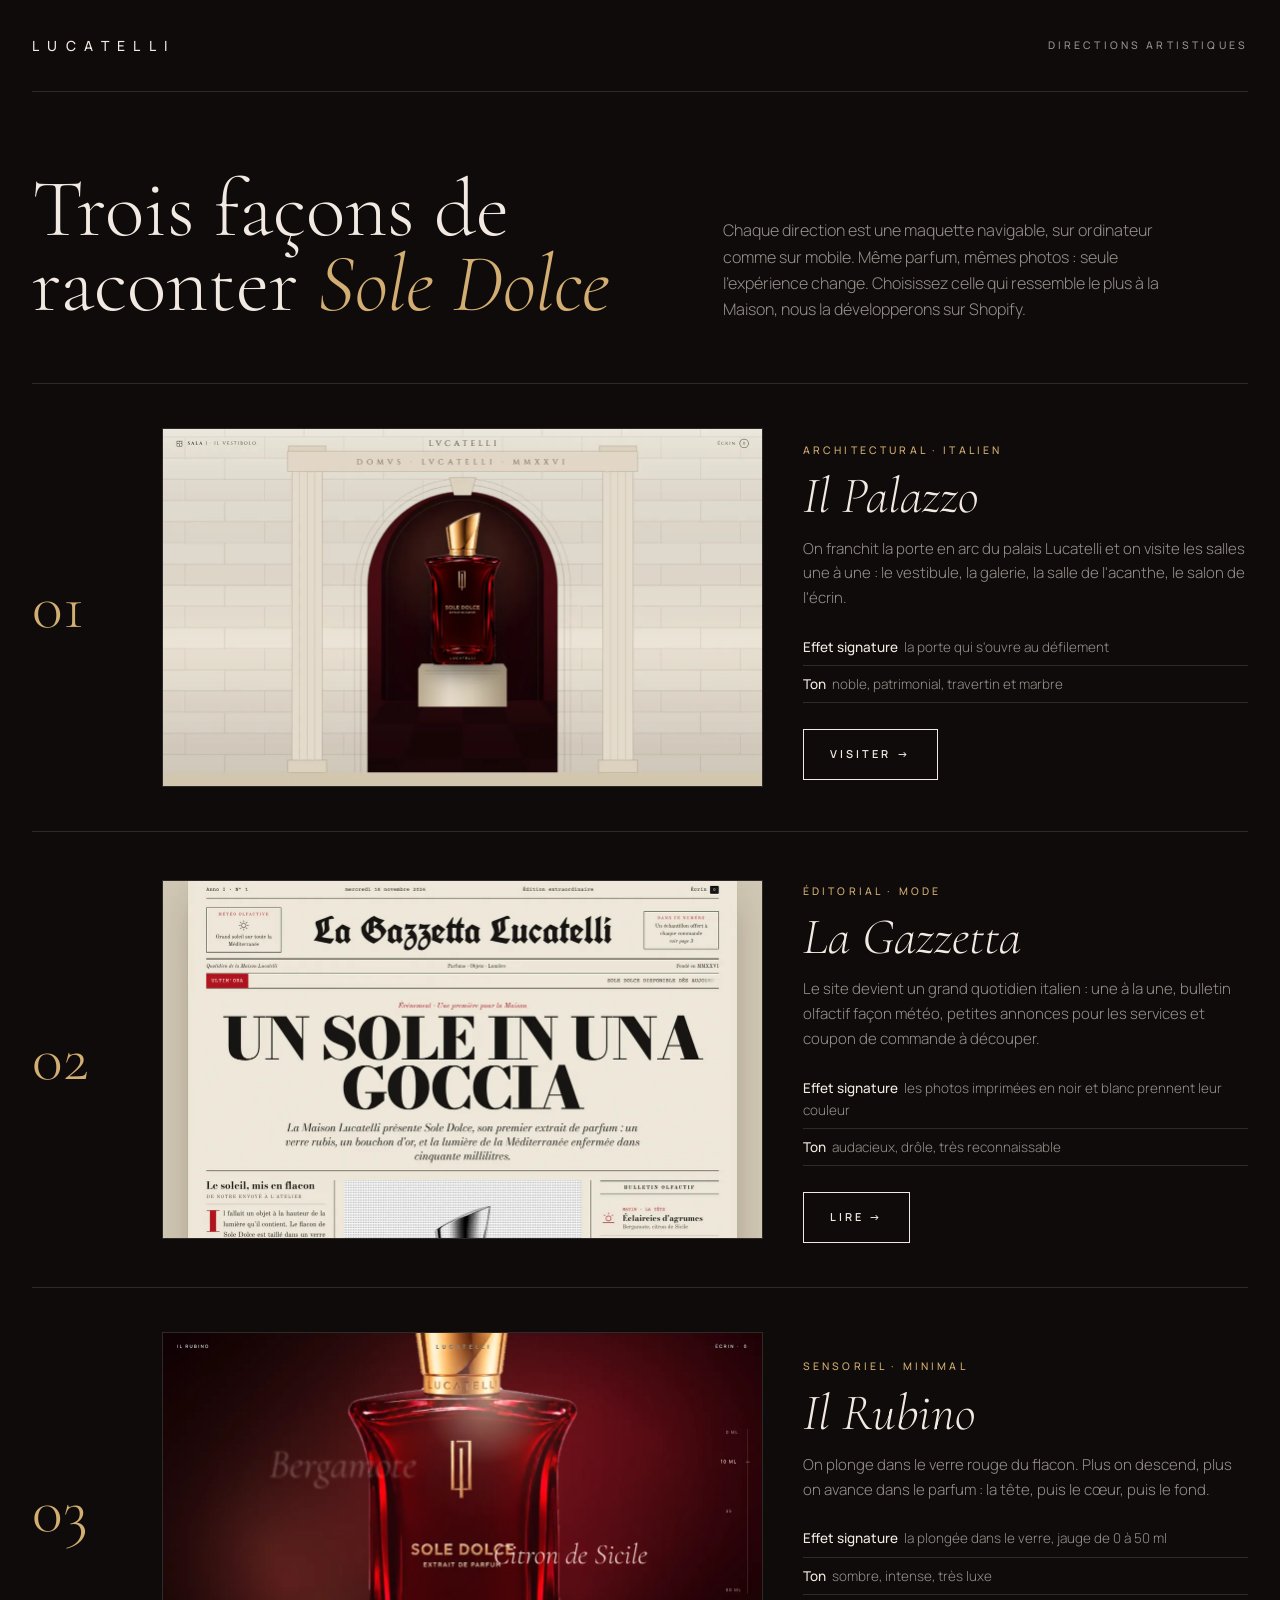
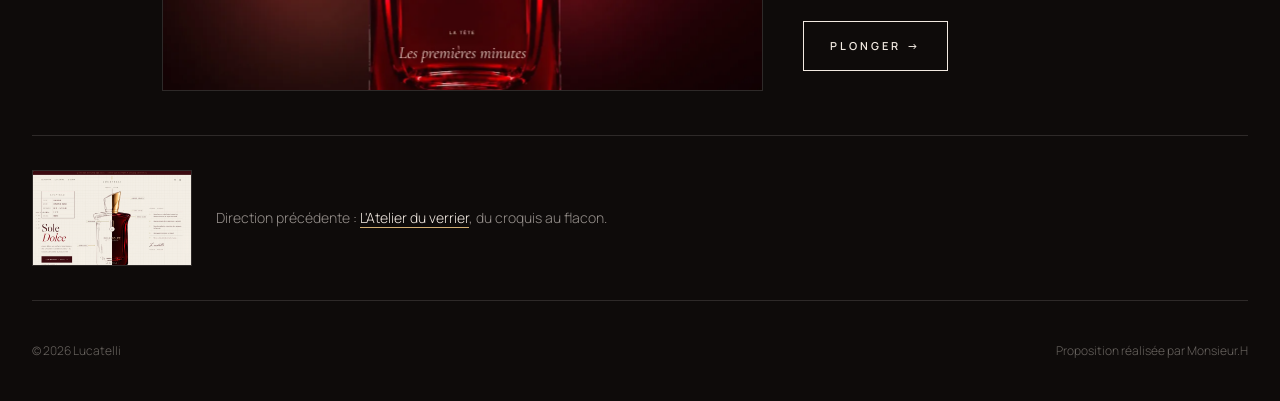
==== versions/index.html @ 27598b6c "Add files via upload" ====
<!DOCTYPE html>
<html lang="fr">
<head>
<meta charset="utf-8">
<meta name="viewport" content="width=device-width, initial-scale=1, viewport-fit=cover">
<title>Lucatelli — Trois directions pour le site</title>
<meta name="description" content="Trois directions artistiques pour le futur site de la Maison Lucatelli : Il Palazzo, La Gazzetta et Il Rubino.">
<meta name="robots" content="noindex">
<meta name="theme-color" content="#0E0B0A">
<link rel="preconnect" href="https://fonts.googleapis.com"><link rel="preconnect" href="https://fonts.gstatic.com" crossorigin>
<link href="https://fonts.googleapis.com/css2?family=Cormorant+Garamond:ital,wght@0,300;0,400;1,300&family=Manrope:wght@300;400;500;600&display=swap" rel="stylesheet">
<style>
:root{--bg:#0E0B0A;--ivo:#F2EAE2;--ivo2:rgba(242,234,226,.6);--line:rgba(242,234,226,.14);--or:#D2AE72;--cg:"Cormorant Garamond",Georgia,serif;--mr:"Manrope",system-ui,sans-serif}
*{box-sizing:border-box;margin:0;padding:0}
body{background:var(--bg);color:var(--ivo);font-family:var(--mr);font-weight:300;line-height:1.65;overflow-x:hidden}
a{color:inherit;text-decoration:none}img{display:block;max-width:100%}
.lb{font-size:10.5px;font-weight:500;letter-spacing:.3em;text-transform:uppercase}
.wrap{width:min(1280px,100% - 64px);margin:0 auto}
header{padding:34px 0;display:flex;justify-content:space-between;align-items:center;border-bottom:1px solid var(--line)}
header .brand{font-size:14px;font-weight:500;letter-spacing:.6em}
.intro{padding:80px 0 60px;display:grid;grid-template-columns:1.2fr 1fr;gap:60px;align-items:end}
.intro h1{font-family:var(--cg);font-weight:300;font-size:clamp(48px,6.4vw,100px);line-height:.92}
.intro h1 em{color:var(--or)}
.intro p{color:var(--ivo2);max-width:460px}
.list{display:grid;gap:0}
.v{display:grid;grid-template-columns:90px 1.35fr 1fr;gap:40px;align-items:center;padding:44px 0;border-top:1px solid var(--line)}
.v .n{font-family:var(--cg);font-size:64px;font-weight:300;line-height:1;color:var(--or)}
.v .shot{position:relative;overflow:hidden;aspect-ratio:1200/717;border:1px solid var(--line)}
.v .shot img{width:100%;height:100%;object-fit:cover;transition:transform 1.4s cubic-bezier(.22,.8,.2,1)}
.v:hover .shot img{transform:scale(1.04)}
.v h2{font-family:var(--cg);font-weight:300;font-style:italic;font-size:clamp(40px,4vw,62px);line-height:1;margin:10px 0 14px}
.v p{color:var(--ivo2);font-size:15px}
.v ul{list-style:none;margin:18px 0 26px;font-size:13.5px;color:var(--ivo2)}
.v li{padding:7px 0;border-bottom:1px solid var(--line)}
.v li b{font-weight:500;color:var(--ivo);margin-right:6px}
.go{display:inline-flex;align-items:center;gap:14px;font-size:11px;font-weight:600;letter-spacing:.28em;text-transform:uppercase;border:1px solid var(--ivo);padding:15px 26px;transition:background .3s,color .3s}
.go:hover{background:var(--ivo);color:var(--bg)}
.prev{display:flex;align-items:center;gap:24px;padding:34px 0;border-top:1px solid var(--line);color:var(--ivo2);font-size:14px}
.prev img{width:160px;border:1px solid var(--line)}
.prev a{color:var(--ivo);border-bottom:1px solid var(--or)}
footer{padding:40px 0;border-top:1px solid var(--line);display:flex;justify-content:space-between;gap:16px;flex-wrap:wrap;font-size:12px;color:rgba(242,234,226,.4)}
@media(max-width:900px){.wrap{width:calc(100% - 40px)}.intro{grid-template-columns:1fr;gap:20px;padding:50px 0 40px}.v{grid-template-columns:1fr;gap:20px;padding:34px 0}.v .n{font-size:44px}.prev{flex-direction:column;align-items:flex-start}header{padding:24px 0}}
</style>
</head>
<body>
<div class="wrap">
  <header><span class="brand">LUCATELLI</span><span class="lb" style="color:var(--ivo2)">Directions artistiques</span></header>
  <section class="intro"><h1>Trois façons de raconter <em>Sole Dolce</em></h1><p>Chaque direction est une maquette navigable, sur ordinateur comme sur mobile. Même parfum, mêmes photos : seule l'expérience change. Choisissez celle qui ressemble le plus à la Maison, nous la développerons sur Shopify.</p></section>
  <div class="list">
    <a class="v" href="../palazzo/">
      <span class="n">01</span>
      <div class="shot"><img src="../img/v-palazzo.webp" alt="Aperçu de la direction Il Palazzo" loading="lazy"></div>
      <div><span class="lb" style="color:var(--or)">Architectural · italien</span><h2>Il Palazzo</h2><p>On franchit la porte en arc du palais Lucatelli et on visite les salles une à une : le vestibule, la galerie, la salle de l'acanthe, le salon de l'écrin.</p><ul><li><b>Effet signature</b>la porte qui s'ouvre au défilement</li><li><b>Ton</b>noble, patrimonial, travertin et marbre</li></ul><span class="go">Visiter →</span></div>
    </a>
    <a class="v" href="../gazzetta/">
      <span class="n">02</span>
      <div class="shot"><img src="../img/v-gazzetta.webp" alt="Aperçu de la direction La Gazzetta" loading="lazy"></div>
      <div><span class="lb" style="color:var(--or)">Éditorial · mode</span><h2>La Gazzetta</h2><p>Le site devient un grand quotidien italien : une à la une, bulletin olfactif façon météo, petites annonces pour les services et coupon de commande à découper.</p><ul><li><b>Effet signature</b>les photos imprimées en noir et blanc prennent leur couleur</li><li><b>Ton</b>audacieux, drôle, très reconnaissable</li></ul><span class="go">Lire →</span></div>
    </a>
    <a class="v" href="../rubino/">
      <span class="n">03</span>
      <div class="shot"><img src="../img/v-rubino.webp" alt="Aperçu de la direction Il Rubino" loading="lazy"></div>
      <div><span class="lb" style="color:var(--or)">Sensoriel · minimal</span><h2>Il Rubino</h2><p>On plonge dans le verre rouge du flacon. Plus on descend, plus on avance dans le parfum : la tête, puis le cœur, puis le fond.</p><ul><li><b>Effet signature</b>la plongée dans le verre, jauge de 0 à 50 ml</li><li><b>Ton</b>sombre, intense, très luxe</li></ul><span class="go">Plonger →</span></div>
    </a>
  </div>
  <div class="prev"><img src="../img/v-atelier.webp" alt="Aperçu de la direction L'Atelier du verrier" loading="lazy"><span>Direction précédente : <a href="../">L'Atelier du verrier</a>, du croquis au flacon.</span></div>
  <footer><span>© 2026 Lucatelli</span><span>Proposition réalisée par Monsieur.H</span></footer>
</div>
</body>
</html>
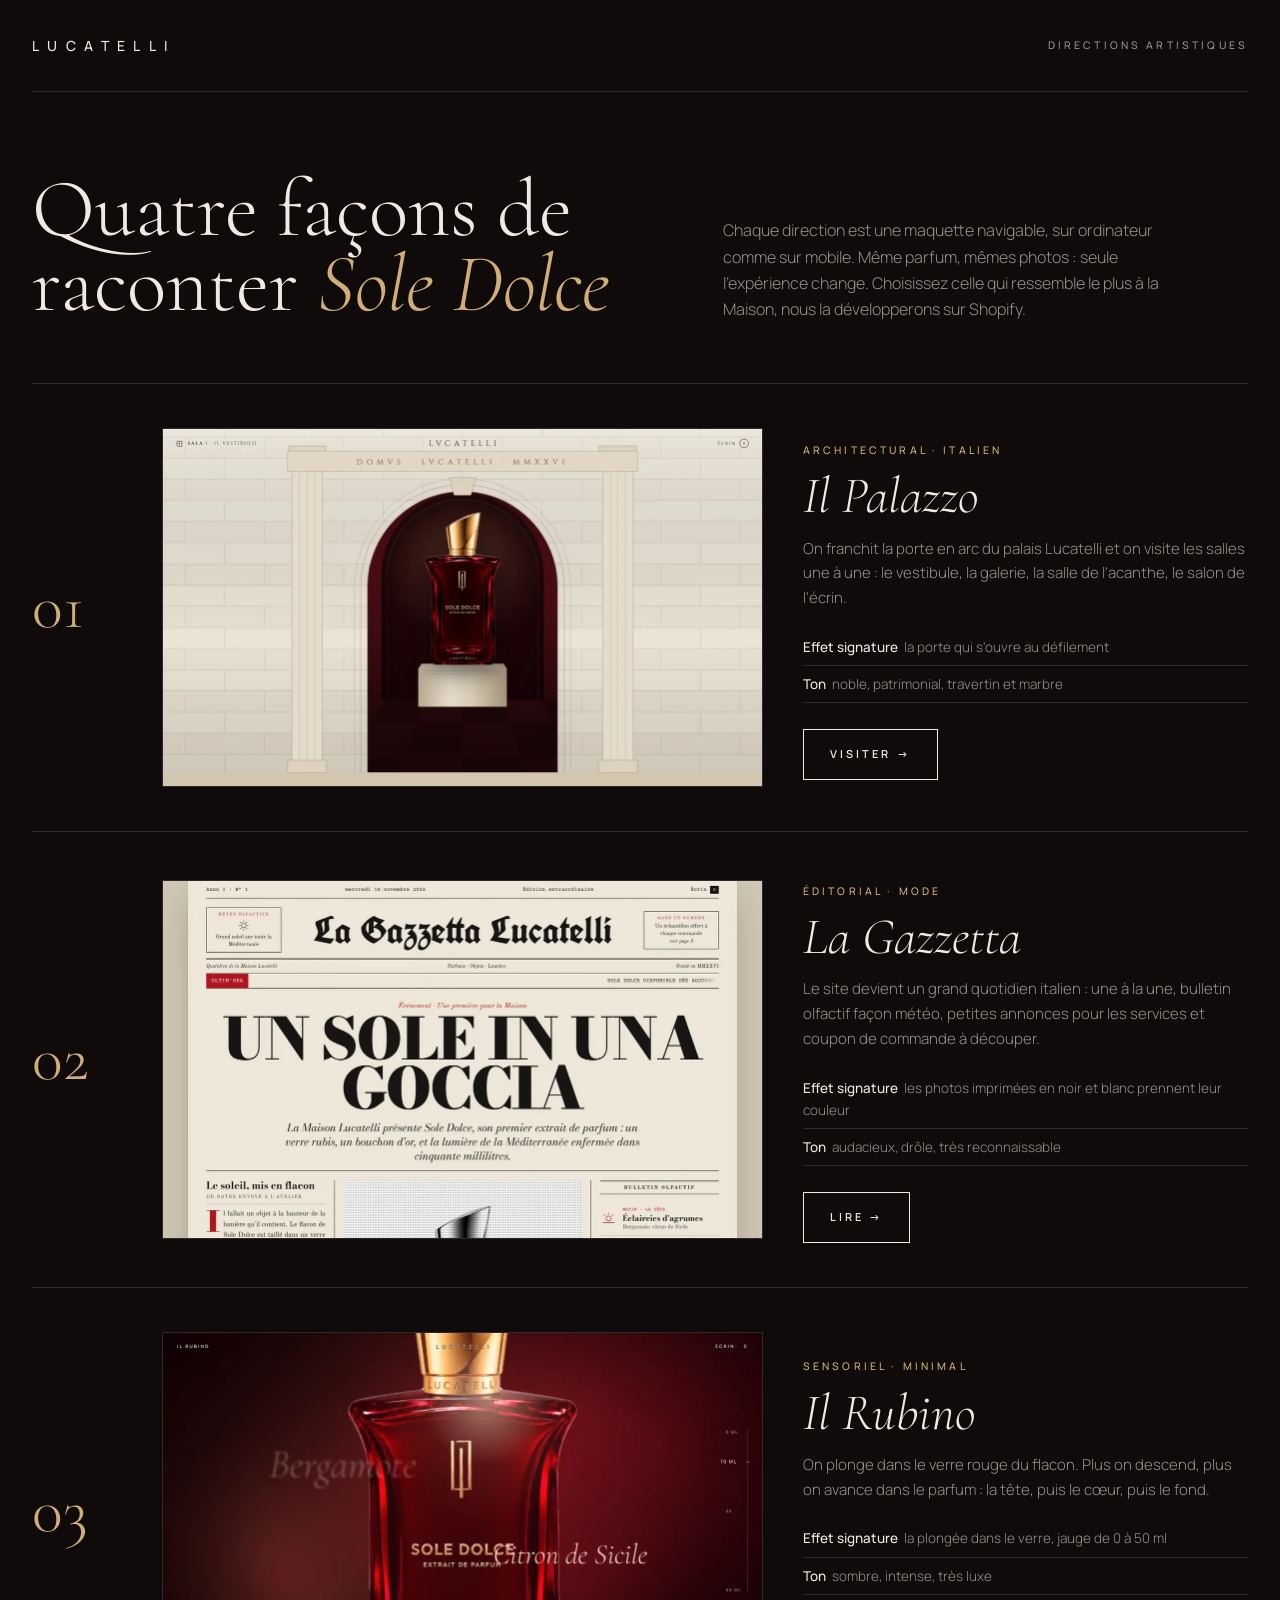
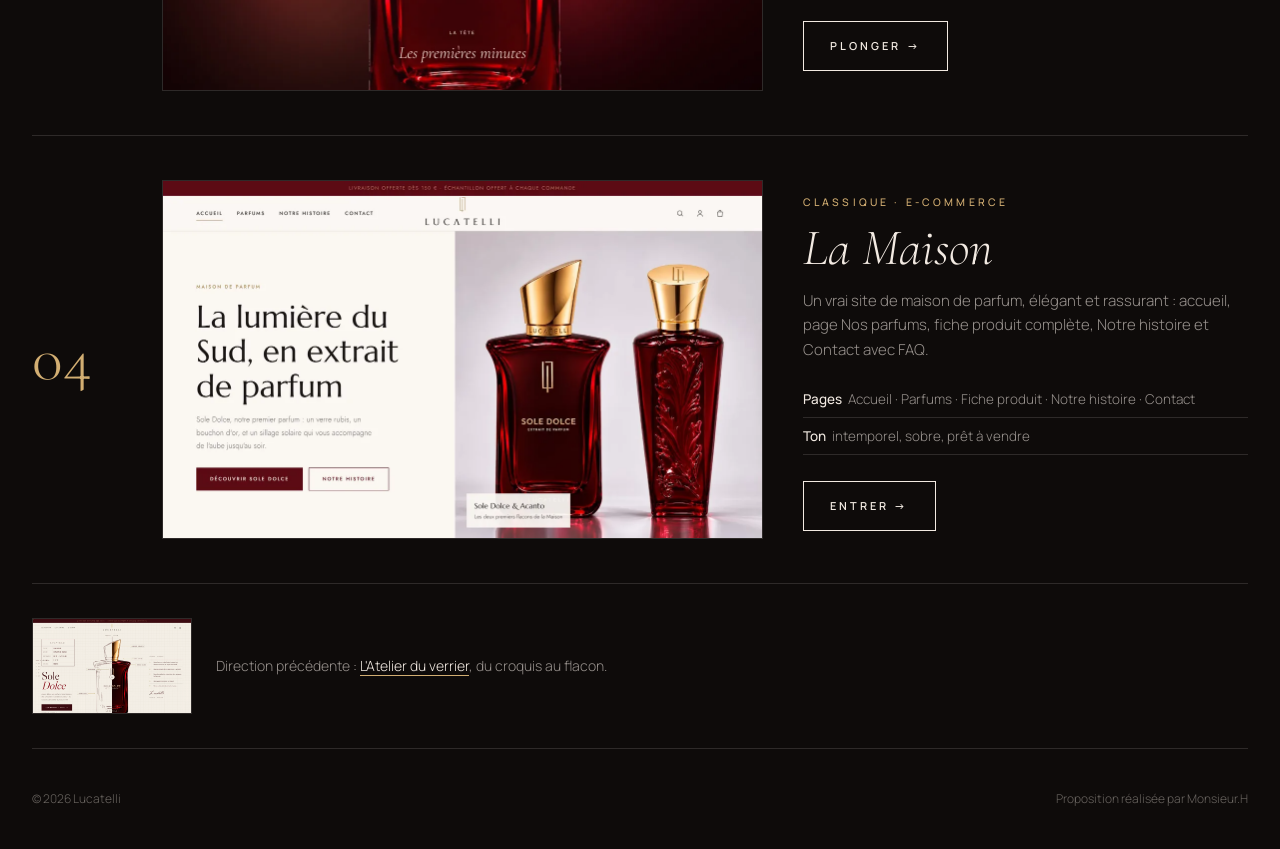
==== commit f3bc5039: "Add files via upload" ====
--- a/versions/index.html
+++ b/versions/index.html
@@ -3,8 +3,8 @@
 <head>
 <meta charset="utf-8">
 <meta name="viewport" content="width=device-width, initial-scale=1, viewport-fit=cover">
-<title>Lucatelli — Trois directions pour le site</title>
-<meta name="description" content="Trois directions artistiques pour le futur site de la Maison Lucatelli : Il Palazzo, La Gazzetta et Il Rubino.">
+<title>Lucatelli — Quatre directions pour le site</title>
+<meta name="description" content="Quatre directions artistiques pour le futur site de la Maison Lucatelli : Il Palazzo, La Gazzetta, Il Rubino et La Maison.">
 <meta name="robots" content="noindex">
 <meta name="theme-color" content="#0E0B0A">
 <link rel="preconnect" href="https://fonts.googleapis.com"><link rel="preconnect" href="https://fonts.gstatic.com" crossorigin>
@@ -45,7 +45,7 @@
 <body>
 <div class="wrap">
   <header><span class="brand">LUCATELLI</span><span class="lb" style="color:var(--ivo2)">Directions artistiques</span></header>
-  <section class="intro"><h1>Trois façons de raconter <em>Sole Dolce</em></h1><p>Chaque direction est une maquette navigable, sur ordinateur comme sur mobile. Même parfum, mêmes photos : seule l'expérience change. Choisissez celle qui ressemble le plus à la Maison, nous la développerons sur Shopify.</p></section>
+  <section class="intro"><h1>Quatre façons de raconter <em>Sole Dolce</em></h1><p>Chaque direction est une maquette navigable, sur ordinateur comme sur mobile. Même parfum, mêmes photos : seule l'expérience change. Choisissez celle qui ressemble le plus à la Maison, nous la développerons sur Shopify.</p></section>
   <div class="list">
     <a class="v" href="../palazzo/">
       <span class="n">01</span>
@@ -62,6 +62,11 @@
       <div class="shot"><img src="../img/v-rubino.webp" alt="Aperçu de la direction Il Rubino" loading="lazy"></div>
       <div><span class="lb" style="color:var(--or)">Sensoriel · minimal</span><h2>Il Rubino</h2><p>On plonge dans le verre rouge du flacon. Plus on descend, plus on avance dans le parfum : la tête, puis le cœur, puis le fond.</p><ul><li><b>Effet signature</b>la plongée dans le verre, jauge de 0 à 50 ml</li><li><b>Ton</b>sombre, intense, très luxe</li></ul><span class="go">Plonger →</span></div>
     </a>
+    <a class="v" href="../maison/">
+      <span class="n">04</span>
+      <div class="shot"><img src="../img/v-maison.webp" alt="Aperçu de la direction La Maison" loading="lazy"></div>
+      <div><span class="lb" style="color:var(--or)">Classique · e-commerce</span><h2>La Maison</h2><p>Un vrai site de maison de parfum, élégant et rassurant : accueil, page Nos parfums, fiche produit complète, Notre histoire et Contact avec FAQ.</p><ul><li><b>Pages</b>Accueil · Parfums · Fiche produit · Notre histoire · Contact</li><li><b>Ton</b>intemporel, sobre, prêt à vendre</li></ul><span class="go">Entrer →</span></div>
+    </a>
   </div>
   <div class="prev"><img src="../img/v-atelier.webp" alt="Aperçu de la direction L'Atelier du verrier" loading="lazy"><span>Direction précédente : <a href="../">L'Atelier du verrier</a>, du croquis au flacon.</span></div>
   <footer><span>© 2026 Lucatelli</span><span>Proposition réalisée par Monsieur.H</span></footer>
